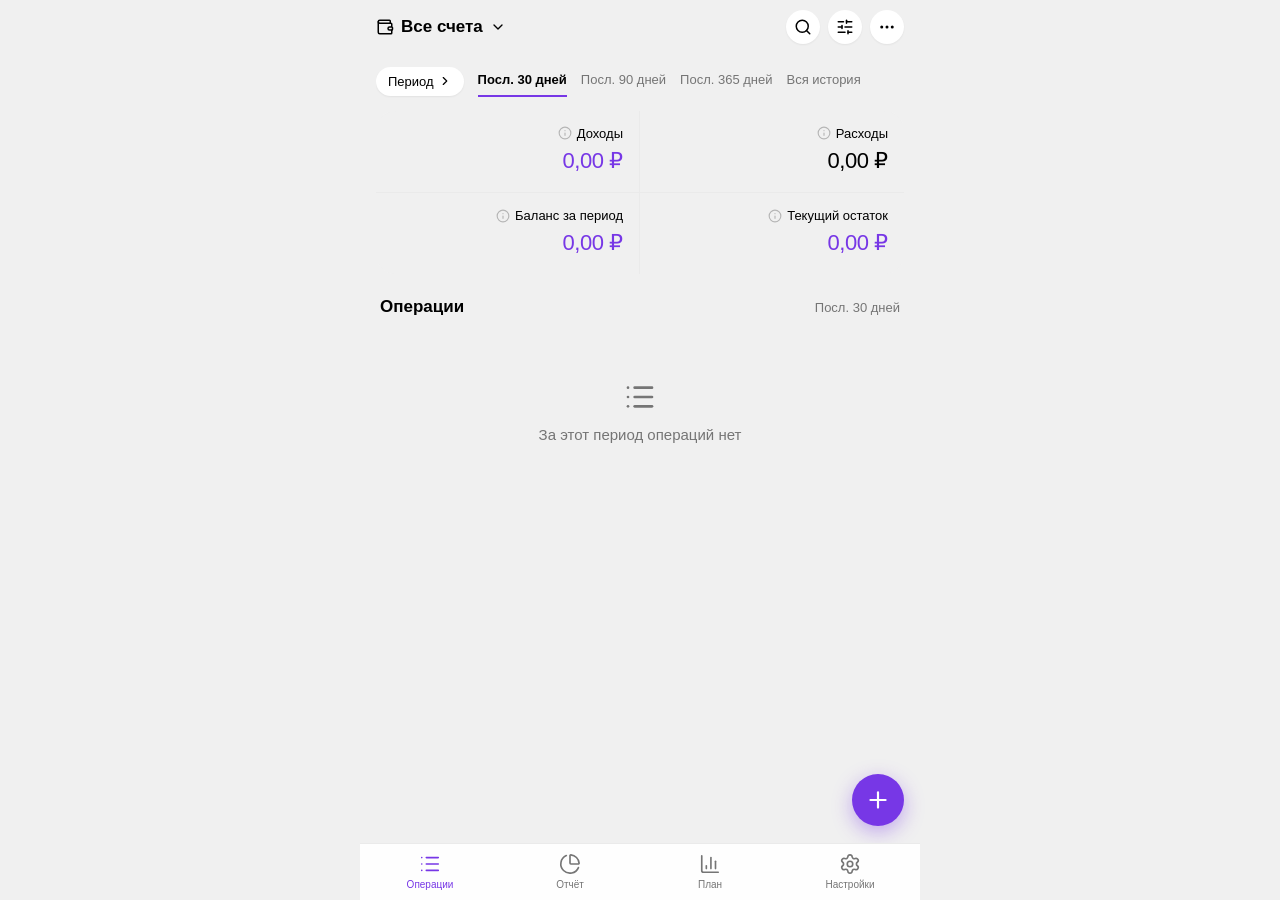
==== index.html @ 3179b421 "Экран операций, ввод суммы, счета и справочники Первый рабочий экран: список операций по дням с чипа" ====
<!doctype html>
<html lang="ru">
<head>
  <meta charset="utf-8">
  <meta name="viewport" content="width=device-width, initial-scale=1, viewport-fit=cover">
  <title>Поток</title>

  <meta name="description" content="Учёт личных финансов. Данные хранятся только на устройстве.">
  <meta name="theme-color" content="#f0f0f0">
  <meta name="mobile-web-app-capable" content="yes">
  <meta name="apple-mobile-web-app-capable" content="yes">
  <meta name="apple-mobile-web-app-title" content="Поток">

  <link rel="stylesheet" href="css/tokens.css">
  <link rel="stylesheet" href="css/app.css">

  <script>
    // Тему ставим до первой отрисовки, иначе на старте мигает белым.
    // Точное значение из настроек применит theme.js после чтения базы.
    document.documentElement.dataset.theme =
      matchMedia('(prefers-color-scheme: dark)').matches ? 'dark' : 'light';
  </script>
</head>
<body>
  <div id="app"></div>
  <noscript><p style="padding:24px;text-align:center">Нужен включённый JavaScript.</p></noscript>
  <script type="module" src="js/app.js"></script>
</body>
</html>
---- css/tokens.css ----
/* =========================================================================
   Токены. Значения сняты пипеткой с кадров записи экрана Money Flow
   в исходном разрешении 1284×2778 — не подобраны на глаз.

   Главное отличие от привычных приложений учёта: красно-зелёной схемы нет.
   Все положительные суммы — акцентный фиолетовый, расходы — обычный текст.
   ========================================================================= */

:root {
  /* Акцент один на обе темы — в оригинале он не меняется. */
  --accent: #7737e6;
  --accent-pressed: #6a2fd0;

  /* Цвета категорий с диаграмм оригинала. */
  --cat-1:  #1793df;  --cat-2:  #30a044;  --cat-3:  #1cb786;
  --cat-4:  #fd492d;  --cat-5:  #fc1037;  --cat-6:  #f45f8e;
  --cat-7:  #b15db6;  --cat-8:  #ffc463;  --cat-9:  #d8a67b;
  --cat-10: #c5bfa1;  --cat-11: #7737e6;  --cat-12: #8b8b8b;

  --radius-card: 20px;
  --radius-field: 14px;
  --radius-pill: 999px;

  --gap: 12px;
  --pad: 16px;
  --tabbar-height: 56px;

  --font: -apple-system, BlinkMacSystemFont, 'SF Pro Text', 'Segoe UI', Roboto,
    'Helvetica Neue', Arial, sans-serif;

  /* Шкала снята с кадров: крупная сумма ~34pt, заголовок ~17pt, подпись ~13pt. */
  --size-amount: 34px;
  --size-title: 17px;
  --size-body: 15px;
  --size-caption: 13px;
  --size-micro: 11px;
}

/* ------------------------------------------------------------ светлая тема */
:root,
:root[data-theme='light'] {
  --bg: #f0f0f0;
  --surface: #ffffff;
  --surface-2: #f0f0f0;
  --separator: #eaeaea;
  --text: #000000;
  --text-2: #757575;
  --text-3: #b6b6b6;

  --amount-positive: var(--accent);
  --amount-negative: var(--text);
  --track: #eaeaea;
  --shadow: 0 1px 2px rgba(0, 0, 0, 0.06);
}

/* --------------------------------------------------------------- тёмная */
@media (prefers-color-scheme: dark) {
  :root:not([data-theme='light']):not([data-theme='black']):not([data-theme='pureBlack']) {
    --bg: #1d1d1d;
    --surface: #292929;
    --surface-2: #242424;
    --separator: #343337;
    --text: #dcdcdc;
    --text-2: #8b8b8b;
    --text-3: #5a5a5a;

    --amount-positive: #9b6bf0;
    --amount-negative: var(--text);
    --track: #343337;
    --shadow: none;
  }
}

:root[data-theme='dark'] {
  --bg: #1d1d1d;
  --surface: #292929;
  --surface-2: #242424;
  --separator: #343337;
  --text: #dcdcdc;
  --text-2: #8b8b8b;
  --text-3: #5a5a5a;

  --amount-positive: #9b6bf0;
  --amount-negative: var(--text);
  --track: #343337;
  --shadow: none;
}

/* Чёрная и чистая чёрная — в оригинале это отдельные темы, не оттенки тёмной. */
:root[data-theme='black'] {
  --bg: #0d0d0d;
  --surface: #1a1a1a;
  --surface-2: #141414;
  --separator: #2a2a2a;
  --text: #dcdcdc;
  --text-2: #8b8b8b;
  --text-3: #5a5a5a;

  --amount-positive: #9b6bf0;
  --amount-negative: var(--text);
  --track: #2a2a2a;
  --shadow: none;
}

:root[data-theme='pureBlack'] {
  --bg: #000000;
  --surface: #0d0d0d;
  --surface-2: #000000;
  --separator: #222222;
  --text: #e6e6e6;
  --text-2: #8b8b8b;
  --text-3: #5a5a5a;

  --amount-positive: #9b6bf0;
  --amount-negative: var(--text);
  --track: #222222;
  --shadow: none;
}
---- css/app.css ----
/* Компоненты. Геометрия снята с кадров записи оригинала: строка операции 60pt,
   иконка 40pt, скругление карточек 20pt, нижние вкладки 56pt. */

* { box-sizing: border-box; }

html, body { height: 100%; margin: 0; }

body {
  background: var(--bg);
  color: var(--text);
  font-family: var(--font);
  font-size: var(--size-body);
  line-height: 1.35;
  -webkit-tap-highlight-color: transparent;
  overscroll-behavior-y: none;
}

body.is-locked { overflow: hidden; }

button, input, select, textarea { font: inherit; color: inherit; }
button { cursor: pointer; border: none; background: none; padding: 0; }
:focus-visible { outline: 2px solid var(--accent); outline-offset: 2px; border-radius: 6px; }

#app {
  max-width: 560px;
  margin: 0 auto;
  min-height: 100%;
  position: relative;
}

/* --------------------------------------------------------------- каркас */

.screen {
  padding: 0 var(--pad) calc(var(--tabbar-height) + 92px);
  display: flex;
  flex-direction: column;
  gap: var(--gap);
}

.tabbar {
  position: fixed;
  bottom: 0;
  left: 50%;
  transform: translateX(-50%);
  width: 100%;
  max-width: 560px;
  display: grid;
  grid-template-columns: repeat(4, 1fr);
  background: color-mix(in srgb, var(--surface) 92%, transparent);
  backdrop-filter: blur(18px);
  border-top: 1px solid var(--separator);
  padding-bottom: env(safe-area-inset-bottom, 0px);
  z-index: 40;
}

.tabbar__item {
  height: var(--tabbar-height);
  display: flex;
  flex-direction: column;
  align-items: center;
  justify-content: center;
  gap: 3px;
  color: var(--text-2);
  text-decoration: none;
  font-size: 10px;
}

.tabbar__item.is-active { color: var(--accent); }

/* --------------------------------------------------------------- шапка */

.topbar {
  position: sticky;
  top: 0;
  z-index: 30;
  display: flex;
  align-items: center;
  gap: 8px;
  padding: calc(env(safe-area-inset-top, 0px) + 10px) 0 10px;
  background: var(--bg);
}

.topbar__title {
  display: flex;
  align-items: center;
  gap: 7px;
  font-size: var(--size-title);
  font-weight: 600;
  flex: 1;
  min-width: 0;
}

.topbar__title span {
  overflow: hidden;
  text-overflow: ellipsis;
  white-space: nowrap;
}

.round-btn {
  width: 34px;
  height: 34px;
  border-radius: 50%;
  background: var(--surface);
  color: var(--text);
  display: grid;
  place-items: center;
  flex: none;
  box-shadow: var(--shadow);
}

.round-btn--ghost { background: none; box-shadow: none; }
.round-btn--accent { background: var(--accent); color: #fff; }

/* ------------------------------------------------------------- период */

.period-bar {
  display: flex;
  align-items: center;
  gap: 14px;
  overflow-x: auto;
  scrollbar-width: none;
  padding-bottom: 2px;
}

.period-bar::-webkit-scrollbar { display: none; }

.period-chip {
  display: inline-flex;
  align-items: center;
  gap: 4px;
  padding: 6px 12px;
  border-radius: var(--radius-pill);
  background: var(--surface);
  font-size: var(--size-caption);
  font-weight: 500;
  flex: none;
  box-shadow: var(--shadow);
}

.period-item {
  font-size: var(--size-caption);
  color: var(--text-2);
  white-space: nowrap;
  flex: none;
  padding: 5px 0 6px;
  border-bottom: 2px solid transparent;
}

.period-item.is-active {
  color: var(--text);
  font-weight: 600;
  border-bottom-color: var(--accent);
}

/* ----------------------------------------------------------- сводка */

.summary {
  background: var(--surface-2);
  border-radius: var(--radius-card);
  display: grid;
  grid-template-columns: 1fr 1fr;
  overflow: hidden;
}

.summary__cell {
  padding: 14px 16px 16px;
  display: flex;
  flex-direction: column;
  align-items: flex-end;
  gap: 4px;
  text-align: right;
}

.summary__cell:nth-child(odd) { border-right: 1px solid var(--separator); }
.summary__cell:nth-child(n + 3) { border-top: 1px solid var(--separator); }

.summary__label {
  display: inline-flex;
  align-items: center;
  gap: 5px;
  font-size: var(--size-caption);
  color: var(--text);
}

.summary__label svg { color: var(--text-3); }

.summary__value {
  font-size: 22px;
  font-weight: 500;
  font-variant-numeric: tabular-nums;
  letter-spacing: -0.4px;
}

.is-positive { color: var(--amount-positive); }
.is-negative { color: var(--amount-negative); }

/* ------------------------------------------------------- список операций */

.section-head {
  display: flex;
  align-items: baseline;
  justify-content: space-between;
  padding: 10px 4px 2px;
  font-size: var(--size-title);
  font-weight: 600;
}

.section-head__hint { font-size: var(--size-caption); color: var(--text-2); font-weight: 400; }

.tx-group { display: flex; flex-direction: column; }

.tx-group__head {
  display: flex;
  align-items: baseline;
  justify-content: space-between;
  gap: 10px;
  padding: 14px 4px 6px;
  font-size: var(--size-caption);
  color: var(--text-2);
}

.tx-group__total { font-variant-numeric: tabular-nums; }

.tx-list {
  background: var(--surface);
  border-radius: var(--radius-card);
  overflow: hidden;
}

.tx-row {
  display: grid;
  grid-template-columns: 40px 1fr auto;
  align-items: center;
  gap: 2px 12px;
  width: 100%;
  padding: 11px 14px;
  text-align: left;
}

.tx-row + .tx-row { box-shadow: inset 0 1px 0 var(--separator); }
.tx-row:active { background: var(--surface-2); }

.tx-row__icon {
  width: 40px;
  height: 40px;
  border-radius: 50%;
  display: grid;
  place-items: center;
  grid-row: span 2;
  background: color-mix(in srgb, currentColor 12%, transparent);
}

.tx-row__title { font-size: var(--size-title); font-weight: 500; }

.tx-row__amount {
  font-size: var(--size-title);
  font-weight: 500;
  font-variant-numeric: tabular-nums;
  white-space: nowrap;
}

.tx-row__meta {
  grid-column: 2 / -1;
  display: flex;
  flex-wrap: wrap;
  align-items: center;
  gap: 3px 12px;
  font-size: var(--size-caption);
  color: var(--text-2);
  min-width: 0;
}

.meta-chip { display: inline-flex; align-items: center; gap: 4px; min-width: 0; }
.meta-chip svg { flex: none; }
.meta-chip span { overflow: hidden; text-overflow: ellipsis; white-space: nowrap; }
.meta-chip__dot { width: 12px; height: 12px; border-radius: 3px; flex: none; }

/* --------------------------------------------------------------- кнопка + */

.fab {
  position: fixed;
  right: max(calc(50% - 280px + var(--pad)), var(--pad));
  bottom: calc(var(--tabbar-height) + 18px + env(safe-area-inset-bottom, 0px));
  width: 52px;
  height: 52px;
  border-radius: 50%;
  background: var(--accent);
  color: #fff;
  display: grid;
  place-items: center;
  z-index: 35;
  box-shadow: 0 6px 20px rgba(119, 55, 230, 0.4);
}

.fab:active { transform: scale(0.94); }
.fab--left { right: auto; left: max(calc(50% - 280px + var(--pad)), var(--pad)); }

/* --------------------------------------------------------------- шторки */

.backdrop {
  position: fixed;
  inset: 0;
  background: rgba(0, 0, 0, 0.4);
  display: flex;
  align-items: flex-end;
  justify-content: center;
  z-index: 100;
  opacity: 0;
  transition: opacity 0.2s ease;
}

.backdrop--open { opacity: 1; }

.sheet {
  width: 100%;
  max-width: 560px;
  background: var(--bg);
  border-radius: 14px 14px 0 0;
  display: flex;
  flex-direction: column;
  transform: translateY(24px);
  transition: transform 0.24s cubic-bezier(0.32, 0.72, 0, 1);
  overflow: hidden;
}

.backdrop--open .sheet { transform: translateY(0); }
.sheet--full { height: 94vh; }
.sheet--tall { max-height: 88vh; }
.sheet--auto { max-height: 80vh; }

.sheet__body {
  flex: 1;
  overflow-y: auto;
  display: flex;
  flex-direction: column;
  padding-bottom: env(safe-area-inset-bottom, 0px);
}

.sheet__head {
  display: flex;
  align-items: center;
  gap: 12px;
  padding: 12px var(--pad);
  flex: none;
}

.sheet__titles { flex: 1; text-align: center; min-width: 0; }
.sheet__title { font-size: var(--size-title); font-weight: 600; }
.sheet__subtitle { font-size: var(--size-caption); color: var(--text-2); }

/* --------------------------------------------------------------- ввод */

.entry { display: flex; flex-direction: column; height: 100%; }

.segmented {
  display: inline-flex;
  gap: 18px;
  margin: 0 auto;
}

.segmented__item {
  font-size: var(--size-title);
  color: var(--text-2);
  padding: 4px 2px 7px;
  border-bottom: 2px solid transparent;
}

.segmented__item.is-active {
  color: var(--text);
  font-weight: 600;
  border-bottom-color: var(--accent);
}

.entry__amount {
  padding: 22px var(--pad) 18px;
  text-align: right;
  font-size: var(--size-amount);
  font-weight: 500;
  font-variant-numeric: tabular-nums;
  letter-spacing: -0.5px;
  overflow-x: auto;
  white-space: nowrap;
  scrollbar-width: none;
}

.entry__amount::-webkit-scrollbar { display: none; }
.entry__amount--income { color: var(--amount-positive); }
.entry__hint { font-size: var(--size-caption); color: var(--text-2); text-align: right;
  padding: 0 var(--pad) 8px; }

.fields {
  background: var(--surface);
  border-radius: var(--radius-card);
  margin: 0 var(--pad);
  overflow: hidden;
  flex: none;
}

.field-row {
  display: flex;
  align-items: center;
  justify-content: space-between;
  gap: 12px;
  width: 100%;
  min-height: 46px;
  padding: 10px 14px;
  text-align: left;
}

.field-row + .field-row { box-shadow: inset 0 1px 0 var(--separator); }
.field-row:active { background: var(--surface-2); }
.field-row__label { color: var(--text); flex: none; }

.field-row__value {
  display: inline-flex;
  align-items: center;
  gap: 7px;
  color: var(--text-2);
  min-width: 0;
  overflow: hidden;
}

.field-row__value span { overflow: hidden; text-overflow: ellipsis; white-space: nowrap; }
.field-row__value.is-set { color: var(--text); }
.field-row input {
  border: none;
  background: none;
  text-align: right;
  outline: none;
  width: 100%;
  color: var(--text);
}

/* клавиатура */

/* Середина прокручивается, клавиатура и кнопка сохранения приколоты к низу. */
.sheet__body:has(.entry__scroll) { overflow: hidden; }
.entry__scroll { flex: 1; overflow-y: auto; padding-bottom: 8px; }
.entry__footer { flex: none; padding-bottom: 6px; }

.keypad {
  display: grid;
  grid-template-columns: repeat(4, 1fr);
  gap: 8px;
  padding: 12px var(--pad) 10px;
}

.key {
  height: 52px;
  border-radius: var(--radius-field);
  background: var(--surface);
  font-size: 22px;
  font-weight: 400;
  display: grid;
  place-items: center;
  box-shadow: var(--shadow);
}

.key:active { background: var(--surface-2); }
.key--op { color: var(--accent); }

.btn {
  display: inline-flex;
  align-items: center;
  justify-content: center;
  gap: 8px;
  min-height: 48px;
  padding: 0 20px;
  border-radius: var(--radius-field);
  font-weight: 600;
  width: 100%;
  background: var(--surface-2);
  color: var(--text);
}

.btn--primary { background: var(--accent); color: #fff; }
.btn--danger { background: #d92d20; color: #fff; }
.btn--ghost { background: var(--surface-2); }
.btn:disabled { opacity: 0.45; }
.btn:active:not(:disabled) { transform: scale(0.99); }

/* display:flex делает кнопку блочной — она займёт ширину за вычетом полей.
   С inline-flex и width:100 % она вылезала за экран на ширину полей. */
.entry__save { display: flex; margin: 12px var(--pad) 0; width: auto; flex: none; }

/* ------------------------------------------------------------- списки */

.list {
  background: var(--surface);
  border-radius: var(--radius-card);
  margin: 0 var(--pad);
  overflow: hidden;
  list-style: none;
  padding: 0;
}

.list--flush { margin: 0; border-radius: 0; }

.list__row {
  display: flex;
  align-items: center;
  gap: 12px;
  width: 100%;
  padding: 11px 14px;
  text-align: left;
  min-height: 50px;
}

.list__row + .list__row { box-shadow: inset 0 1px 0 var(--separator); }
.list__row:active { background: var(--surface-2); }
.list__row.is-active { background: color-mix(in srgb, var(--accent) 10%, transparent); }

.list__icon {
  width: 32px;
  height: 32px;
  border-radius: 8px;
  display: grid;
  place-items: center;
  flex: none;
}

.list__title { flex: 1; min-width: 0; overflow: hidden; text-overflow: ellipsis; white-space: nowrap; }
.list__value { font-variant-numeric: tabular-nums; color: var(--amount-positive); white-space: nowrap; }
.list__sub { font-size: var(--size-caption); color: var(--text-2); }
.list__check { color: var(--accent); flex: none; }

.group-head {
  display: flex;
  align-items: center;
  gap: 8px;
  width: 100%;
  padding: 12px 14px 6px;
  color: var(--text-2);
  font-size: var(--size-caption);
}

.group-head__name { flex: 1; text-align: left; }
.group-head__total { font-variant-numeric: tabular-nums; color: var(--amount-positive); }
.group-head svg { transition: transform 0.15s; }
.group-head.is-collapsed svg { transform: rotate(-90deg); }

.tree-toggle { width: 28px; height: 28px; display: grid; place-items: center; color: var(--text-2); flex: none; }
.list__row--child { padding-left: 38px; }

.search-field {
  display: flex;
  align-items: center;
  gap: 8px;
  margin: 0 var(--pad) 10px;
  padding: 8px 12px;
  border-radius: var(--radius-field);
  background: var(--surface);
  color: var(--text-2);
}

.search-field input { flex: 1; border: none; background: none; outline: none; color: var(--text); }

/* ------------------------------------------------------------- прочее */

.empty {
  padding: 48px 24px;
  text-align: center;
  color: var(--text-2);
  display: flex;
  flex-direction: column;
  align-items: center;
  gap: 12px;
}

.dialog__title { font-size: var(--size-title); margin: 16px var(--pad) 0; }
.dialog__text { margin: 8px var(--pad) 0; color: var(--text-2); }
.dialog__actions { display: flex; gap: 10px; padding: var(--pad); }

.toast-host {
  position: fixed;
  left: 50%;
  bottom: calc(var(--tabbar-height) + 84px);
  transform: translateX(-50%);
  z-index: 200;
  pointer-events: none;
  width: max-content;
  max-width: 92vw;
}

.toast {
  padding: 11px 18px;
  border-radius: var(--radius-pill);
  background: var(--text);
  color: var(--bg);
  font-size: var(--size-caption);
  font-weight: 500;
  opacity: 0;
  transform: translateY(8px);
  transition: opacity 0.2s, transform 0.2s;
}

.toast.is-visible { opacity: 1; transform: translateY(0); }
.toast--error { background: #d92d20; color: #fff; }

.stack { display: flex; flex-direction: column; gap: 10px; padding: var(--pad); }
.muted { color: var(--text-2); font-size: var(--size-caption); margin: 0; }

.splash { min-height: 70vh; display: grid; place-items: center; color: var(--text-2); }

@media (prefers-reduced-motion: reduce) {
  * { transition-duration: 0.01ms !important; animation-duration: 0.01ms !important; }
}
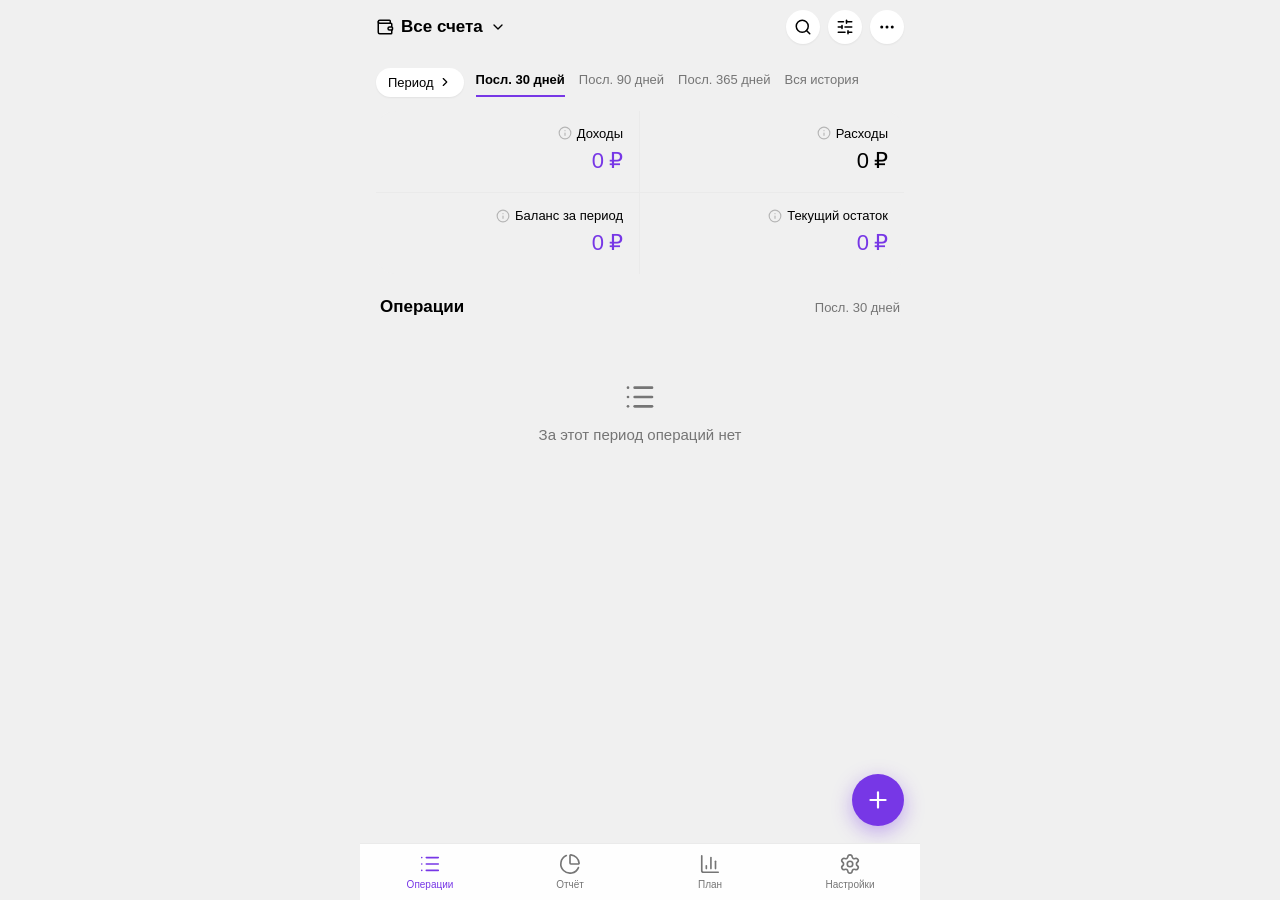
==== commit 082fffcf: "Поиск, фильтр, редакторы справочников и PWA Поиск идёт по заметке, категории, контрагенту, счёту, ме" ====
--- a/index.html
+++ b/index.html
@@ -11,6 +11,9 @@
   <meta name="apple-mobile-web-app-capable" content="yes">
   <meta name="apple-mobile-web-app-title" content="Поток">
 
+  <link rel="manifest" href="manifest.webmanifest">
+  <link rel="icon" href="icons/icon-192.png" sizes="192x192">
+  <link rel="apple-touch-icon" href="icons/icon-192.png">
   <link rel="stylesheet" href="css/tokens.css">
   <link rel="stylesheet" href="css/app.css">
 
--- a/css/app.css
+++ b/css/app.css
@@ -108,21 +108,57 @@
   box-shadow: var(--shadow);
 }
 
-.round-btn--ghost { background: none; box-shadow: none; }
+.round-btn--ghost { background: none; box-shadow: none; width: auto; padding: 0 6px; color: var(--accent); }
 .round-btn--accent { background: var(--accent); color: #fff; }
+.round-btn--on { background: var(--accent); color: #fff; }
+
+/* переключатель как в системных настройках */
+.switch {
+  width: 46px;
+  height: 27px;
+  border-radius: 999px;
+  background: var(--track);
+  position: relative;
+  flex: none;
+  transition: background 0.18s;
+}
+
+.switch::after {
+  content: '';
+  position: absolute;
+  top: 2.5px;
+  left: 2.5px;
+  width: 22px;
+  height: 22px;
+  border-radius: 50%;
+  background: #fff;
+  box-shadow: 0 1px 3px rgba(0, 0, 0, 0.25);
+  transition: transform 0.18s;
+}
+
+.switch.is-on { background: var(--accent); }
+.switch.is-on::after { transform: translateX(19px); }
+
+.field-row__hint { display: block; font-size: var(--size-caption); color: var(--text-2); }
+.field-row__label { display: flex; flex-direction: column; gap: 2px; }
 
 /* ------------------------------------------------------------- период */
 
-.period-bar {
+/* Чип «Период» стоит на месте, уезжают только сами периоды. */
+.period-bar { display: flex; align-items: center; gap: 12px; }
+
+.period-bar__scroll {
   display: flex;
   align-items: center;
   gap: 14px;
   overflow-x: auto;
   scrollbar-width: none;
   padding-bottom: 2px;
-}
-
-.period-bar::-webkit-scrollbar { display: none; }
+  flex: 1;
+  min-width: 0;
+}
+
+.period-bar__scroll::-webkit-scrollbar { display: none; }
 
 .period-chip {
   display: inline-flex;
@@ -214,7 +250,9 @@
   align-items: baseline;
   justify-content: space-between;
   gap: 10px;
-  padding: 14px 4px 6px;
+  padding: 14px 4px 7px;
+  margin-bottom: 2px;
+  border-bottom: 1px solid var(--separator);
   font-size: var(--size-caption);
   color: var(--text-2);
 }
@@ -240,14 +278,13 @@
 .tx-row + .tx-row { box-shadow: inset 0 1px 0 var(--separator); }
 .tx-row:active { background: var(--surface-2); }
 
+/* Глиф лежит прямо на белом, как в оригинале — без круглой подложки. */
 .tx-row__icon {
   width: 40px;
   height: 40px;
-  border-radius: 50%;
   display: grid;
   place-items: center;
   grid-row: span 2;
-  background: color-mix(in srgb, currentColor 12%, transparent);
 }
 
 .tx-row__title { font-size: var(--size-title); font-weight: 500; }
@@ -555,6 +592,293 @@
 
 .search-field input { flex: 1; border: none; background: none; outline: none; color: var(--text); }
 
+/* ------------------------------------------------------------- отчёт */
+
+.report-controls { display: flex; align-items: center; gap: 8px; }
+
+.chart-toggle {
+  display: inline-flex;
+  background: var(--surface);
+  border-radius: var(--radius-pill);
+  padding: 3px;
+  gap: 2px;
+  box-shadow: var(--shadow);
+}
+
+.chart-toggle__item {
+  width: 42px;
+  height: 30px;
+  border-radius: var(--radius-pill);
+  display: grid;
+  place-items: center;
+  color: var(--text-2);
+}
+
+.chart-toggle__item.is-active { background: var(--surface-2); color: var(--text); }
+
+.dropdown {
+  display: inline-flex;
+  align-items: center;
+  gap: 5px;
+  padding: 7px 13px;
+  border-radius: var(--radius-pill);
+  background: var(--surface);
+  font-size: var(--size-caption);
+  font-weight: 500;
+  box-shadow: var(--shadow);
+}
+
+.dropdown svg { color: var(--text-2); }
+
+.chart-card {
+  background: var(--surface);
+  border-radius: var(--radius-card);
+  padding: 16px 12px;
+  display: flex;
+  flex-direction: column;
+  gap: 12px;
+}
+
+.subtabs { display: flex; gap: 16px; justify-content: flex-end; padding: 0 4px; }
+
+.subtabs__item {
+  font-size: var(--size-caption);
+  color: var(--text-2);
+  padding: 2px 0 5px;
+  border-bottom: 2px solid transparent;
+}
+
+.subtabs__item.is-active { color: var(--text); font-weight: 600; border-bottom-color: var(--accent); }
+
+.donut-wrap { display: grid; place-items: center; padding: 4px 0; }
+.donut { width: min(300px, 100%); height: auto; }
+.donut__slice { transition: opacity 0.15s; }
+.donut__slice:hover { opacity: 0.85; }
+
+.donut__label {
+  fill: #fff;
+  font-size: 13px;
+  font-weight: 600;
+  font-family: var(--font);
+  pointer-events: none;
+}
+
+/* столбцы */
+
+.bars { position: relative; height: calc(var(--bars-height) + 22px); }
+
+.bars__grid { position: absolute; inset: 0 0 22px 0; }
+
+.bars__grid-line {
+  position: absolute;
+  left: 0;
+  right: 0;
+  border-top: 1px dashed var(--separator);
+  font-size: 10px;
+  color: var(--text-3);
+}
+
+.bars__grid-line span { position: absolute; left: 0; top: -12px; }
+
+/* Столбцы отступают от левого края — там живут подписи оси. */
+.bars__cols {
+  position: absolute;
+  inset: 0 0 0 46px;
+  display: flex;
+  align-items: flex-end;
+  gap: 3px;
+  overflow-x: auto;
+  scrollbar-width: none;
+}
+
+.bars__cols::-webkit-scrollbar { display: none; }
+
+.bars__col {
+  flex: 1 0 14px;
+  height: 100%;
+  display: flex;
+  flex-direction: column;
+  justify-content: flex-end;
+  align-items: center;
+  gap: 4px;
+  min-width: 14px;
+}
+
+.bars__stack {
+  width: 72%;
+  min-height: 2px;
+  border-radius: 3px;
+  overflow: hidden;
+  display: flex;
+  flex-direction: column-reverse;
+}
+
+.bars__seg { display: block; width: 100%; }
+.bars__tick { font-size: 10px; color: var(--text-3); height: 14px; }
+
+/* список долей */
+
+.share-list {
+  background: var(--surface);
+  border-radius: var(--radius-card);
+  overflow: hidden;
+}
+
+.share-row {
+  display: grid;
+  grid-template-columns: 28px 1fr auto;
+  align-items: center;
+  gap: 6px 10px;
+  width: 100%;
+  padding: 11px 14px 9px;
+  text-align: left;
+}
+
+.share-row + .share-row { box-shadow: inset 0 1px 0 var(--separator); }
+.share-row:not(:disabled):active { background: var(--surface-2); }
+.share-row__icon { display: grid; place-items: center; }
+
+.share-row__sigma {
+  width: 28px;
+  height: 28px;
+  display: grid;
+  place-items: center;
+  font-size: 17px;
+  color: var(--text-2);
+}
+
+.share-row__name { overflow: hidden; text-overflow: ellipsis; white-space: nowrap; }
+.share-row--total .share-row__name { font-weight: 600; }
+
+.share-row__amount {
+  font-variant-numeric: tabular-nums;
+  white-space: nowrap;
+  color: var(--amount-negative);
+}
+
+.share-row__track {
+  grid-column: 1 / -1;
+  height: 3px;
+  border-radius: 2px;
+  background: var(--track);
+  overflow: hidden;
+}
+
+.share-row__track i { display: block; height: 100%; background: var(--accent); border-radius: 2px; }
+
+/* --------------------------------------------------------------- план */
+
+.plan-list {
+  background: var(--surface);
+  border-radius: var(--radius-card);
+  overflow: hidden;
+}
+
+.plan-row {
+  display: grid;
+  grid-template-columns: 28px 1fr auto;
+  align-items: center;
+  gap: 4px 10px;
+  width: 100%;
+  padding: 12px 14px 10px;
+  text-align: left;
+}
+
+.plan-row + .plan-row { box-shadow: inset 0 1px 0 var(--separator); }
+.plan-row:active { background: var(--surface-2); }
+.plan-row__icon { display: grid; place-items: center; }
+.plan-row__name { overflow: hidden; text-overflow: ellipsis; white-space: nowrap; }
+
+.plan-row__target {
+  font-variant-numeric: tabular-nums;
+  white-space: nowrap;
+  color: var(--amount-positive);
+}
+
+.plan-row__target b { font-weight: 500; }
+.plan-row__target .is-over { color: #d92d20; }
+
+.plan-row__meta {
+  grid-column: 2 / -1;
+  display: flex;
+  align-items: baseline;
+  justify-content: space-between;
+  gap: 10px;
+  font-size: var(--size-caption);
+  color: var(--text-2);
+  font-variant-numeric: tabular-nums;
+}
+
+.plan-row__left { color: var(--text); }
+
+.plan-row__track {
+  grid-column: 1 / -1;
+  height: 3px;
+  border-radius: 2px;
+  background: var(--track);
+  overflow: hidden;
+  margin-top: 4px;
+}
+
+.plan-row__track i { display: block; height: 100%; background: var(--accent); border-radius: 2px; }
+.plan-row__track i.is-over { background: #d92d20; }
+
+.plan-row__percent {
+  grid-column: 1 / -1;
+  font-size: var(--size-caption);
+  color: var(--text-2);
+  text-align: center;
+  font-variant-numeric: tabular-nums;
+}
+
+.plan-empty {
+  background: var(--surface);
+  border-radius: var(--radius-card);
+  padding: 22px 18px;
+  color: var(--text-2);
+  font-size: var(--size-caption);
+  text-align: center;
+}
+
+/* Не переносим на вторую строку — она сдвигает подпись поля вниз. */
+.swatches {
+  display: flex;
+  gap: 7px;
+  justify-content: flex-end;
+  overflow-x: auto;
+  scrollbar-width: none;
+  padding: 2px 0;
+}
+
+.swatches::-webkit-scrollbar { display: none; }
+
+.swatch {
+  width: 24px;
+  height: 24px;
+  border-radius: 50%;
+  border: 2px solid transparent;
+  flex: none;
+}
+
+.swatch.is-active { border-color: var(--text); }
+
+.icon-grid {
+  display: grid;
+  grid-template-columns: repeat(auto-fill, minmax(56px, 1fr));
+  gap: 8px;
+  padding: 0 var(--pad);
+}
+
+.icon-grid__item {
+  height: 56px;
+  border-radius: var(--radius-field);
+  background: var(--surface);
+  display: grid;
+  place-items: center;
+}
+
+.icon-grid__item.is-active { box-shadow: inset 0 0 0 2px var(--accent); }
+
 /* ------------------------------------------------------------- прочее */
 
 .empty {
